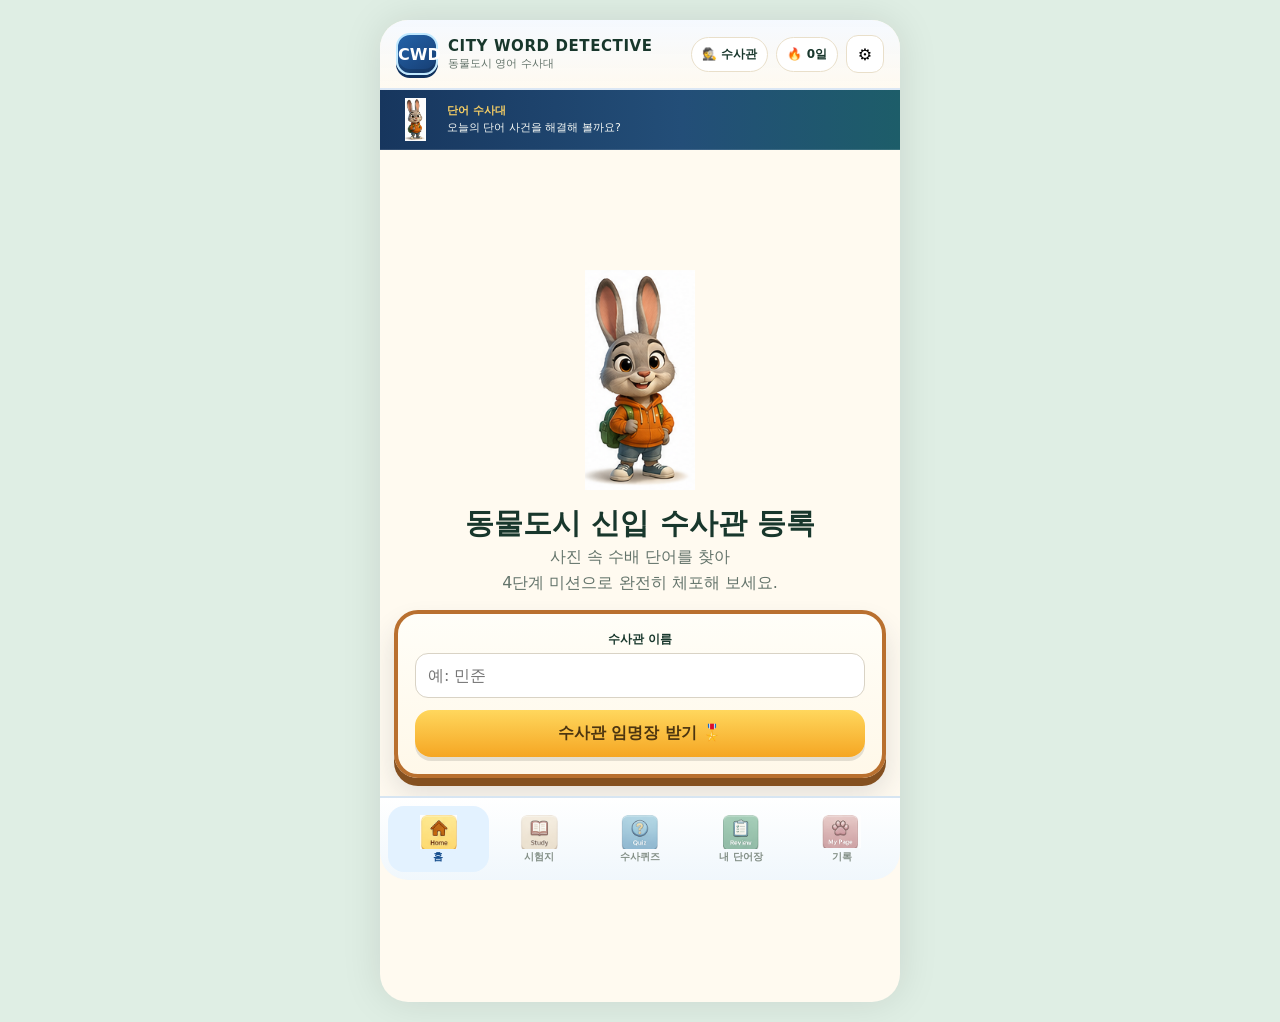
==== index.html @ 91f9d853 "ZPD Word" ====
<!doctype html>
<html lang="ko">
<head>
  <meta charset="utf-8" />
  <meta name="viewport" content="width=device-width,initial-scale=1,viewport-fit=cover" />
  <meta name="theme-color" content="#173b2d" />
  <meta name="apple-mobile-web-app-capable" content="yes" />
  <meta name="apple-mobile-web-app-status-bar-style" content="default" />
  <meta name="apple-mobile-web-app-title" content="Word Quest" />
  <link rel="manifest" href="./manifest.json" />
  <link rel="apple-touch-icon" href="./assets/icons/icon-180x180.png" />
  <link rel="stylesheet" href="./styles.css" />
  <title>City Word Detective · 영어 단어 수사대</title>
</head>
<body>
  <div class="app-shell">
    <header class="topbar">
      <button class="brand" data-action="go-home" aria-label="홈으로">
        <span class="brand-badge">CWD</span>
        <span><b>CITY WORD DETECTIVE</b><small>동물도시 영어 수사대</small></span>
      </button>
      <div class="top-actions">
        <span id="profilePill" class="pill profile-pill">🕵️ 수사관</span>
        <span id="streakPill" class="pill">🔥 0일</span>
        <button class="icon-btn" data-action="open-settings" aria-label="설정">⚙️</button>
      </div>
    </header>

    <aside id="dialogueBox" class="dialogue-strip" aria-live="polite">
      <img id="dialogueAvatar" src="./assets/characters/rabbit.png" alt="">
      <div><b id="dialogueSpeaker">단어 수사대</b><span id="dialogueText">오늘의 단어 사건을 해결해 볼까요?</span></div>
    </aside>
    <div id="feverOverlay" class="fever-overlay" aria-hidden="true"></div>

    <main id="view" class="view" aria-live="polite"></main>

    <nav class="bottom-nav" aria-label="주요 메뉴">
      <button data-tab="home" class="nav-btn active"><img src="./assets/ui/home.png" alt=""><span>홈</span></button>
      <button data-tab="study" class="nav-btn"><img src="./assets/ui/study.png" alt=""><span>시험지</span></button>
      <button data-tab="quiz" class="nav-btn"><img src="./assets/ui/quiz.png" alt=""><span>수사퀴즈</span></button>
      <button data-tab="review" class="nav-btn"><img src="./assets/ui/review.png" alt=""><span>내 단어장</span></button>
      <button data-tab="mypage" class="nav-btn"><img src="./assets/ui/mypage.png" alt=""><span>기록</span></button>
    </nav>
  </div>

  <div id="toast" class="toast" role="status"></div>
  <div id="modalRoot"></div>
  <input id="cameraInput" type="file" accept="image/*" capture="environment" hidden />
  <script src="./app.js"></script>
</body>
</html>
---- styles.css ----
:root{--ink:#18372c;--muted:#64746b;--cream:#fffaf0;--paper:#fffdf7;--green:#2d6a4f;--green2:#40916c;--mint:#d8f3dc;--amber:#f4b942;--orange:#ed7d31;--red:#d95d4f;--line:#e9dfca;--shadow:0 14px 34px rgba(33,56,45,.13)}
*{box-sizing:border-box}html,body{margin:0;min-height:100%;background:#dfeee4;color:var(--ink);font-family:"Arial Rounded MT Bold","Noto Sans KR",system-ui,-apple-system,sans-serif}button,input,textarea,select{font:inherit}button{cursor:pointer}.app-shell{min-height:100dvh;max-width:520px;margin:auto;background:var(--cream);position:relative;overflow:hidden;box-shadow:0 0 40px rgba(0,0,0,.1);padding-bottom:94px}.topbar{position:sticky;top:0;z-index:20;height:70px;padding:12px 16px;display:flex;align-items:center;justify-content:space-between;background:rgba(255,250,240,.94);backdrop-filter:blur(14px);border-bottom:1px solid rgba(112,90,52,.09)}.brand{display:flex;gap:10px;align-items:center;border:0;background:none;color:var(--ink);padding:0;text-align:left}.brand-badge{width:42px;height:42px;border-radius:14px;display:grid;place-items:center;background:var(--green);color:#fff;font-weight:900;box-shadow:inset 0 -4px rgba(0,0,0,.12)}.brand b{display:block;font-size:15px;letter-spacing:.04em}.brand small{display:block;font-size:11px;color:var(--muted);margin-top:1px}.top-actions{display:flex;align-items:center;gap:8px}.pill{background:#fff;border:1px solid var(--line);border-radius:999px;padding:8px 10px;font-size:12px;font-weight:800}.icon-btn{width:38px;height:38px;border:1px solid var(--line);border-radius:12px;background:#fff}.view{padding:14px 14px 24px;min-height:calc(100dvh - 164px)}.hero{position:relative;min-height:220px;border-radius:28px;overflow:hidden;background:linear-gradient(135deg,#214f3b,#6da27d);box-shadow:var(--shadow);color:#fff;padding:22px;isolation:isolate}.hero:before{content:"";position:absolute;inset:0;background-image:var(--hero-bg);background-size:cover;background-position:center;opacity:.46;z-index:-2}.hero:after{content:"";position:absolute;inset:0;background:linear-gradient(90deg,rgba(18,52,39,.88),rgba(18,52,39,.15));z-index:-1}.hero h1{font-size:26px;line-height:1.15;margin:0 0 7px;max-width:260px}.hero p{font-size:13px;line-height:1.6;margin:0;max-width:260px;color:#eef8f0}.hero-character{position:absolute;right:6px;bottom:-12px;height:190px;filter:drop-shadow(0 10px 12px rgba(0,0,0,.2))}.hero-actions{display:flex;gap:8px;margin-top:16px}.btn{border:0;border-radius:16px;padding:13px 16px;font-weight:900;box-shadow:0 4px 0 rgba(0,0,0,.11);transition:.15s transform}.btn:active{transform:translateY(2px);box-shadow:0 2px 0 rgba(0,0,0,.12)}.btn-primary{background:var(--amber);color:#503613}.btn-secondary{background:#fff;color:var(--green)}.btn-green{background:var(--green);color:#fff}.btn-danger{background:#ffe2dd;color:#873a31}.section-title{display:flex;align-items:end;justify-content:space-between;margin:20px 2px 10px}.section-title h2{font-size:18px;margin:0}.section-title span{font-size:12px;color:var(--muted)}.stats{display:grid;grid-template-columns:repeat(3,1fr);gap:9px}.stat{background:#fff;border:1px solid var(--line);border-radius:20px;padding:14px 10px;text-align:center;box-shadow:0 6px 14px rgba(64,74,61,.06)}.stat strong{display:block;font-size:21px}.stat small{color:var(--muted);font-size:11px}.mission-grid{display:grid;grid-template-columns:1fr 1fr;gap:10px}.mission{position:relative;overflow:hidden;min-height:130px;border-radius:22px;padding:15px;background:#fff;border:1px solid var(--line);box-shadow:0 7px 16px rgba(64,74,61,.07)}.mission h3{margin:0 0 5px;font-size:16px}.mission p{margin:0;color:var(--muted);font-size:11px;line-height:1.45;max-width:110px}.mission img{position:absolute;right:-4px;bottom:-5px;width:88px;height:88px;object-fit:contain}.progress-track{height:10px;border-radius:99px;background:#edf0e9;overflow:hidden}.progress-bar{height:100%;border-radius:inherit;background:linear-gradient(90deg,var(--green2),#8ac29c)}.card{background:#fff;border:1px solid var(--line);border-radius:24px;padding:17px;box-shadow:0 7px 18px rgba(64,74,61,.07)}.study-top{display:flex;gap:7px;margin-bottom:12px;overflow:auto;padding-bottom:2px}.step-chip{white-space:nowrap;border:1px solid var(--line);background:#fff;border-radius:999px;padding:9px 11px;font-size:11px;font-weight:900;color:var(--muted)}.step-chip.active{background:var(--green);color:#fff;border-color:var(--green)}.word-card{min-height:340px;display:flex;flex-direction:column;align-items:center;justify-content:center;text-align:center;background:linear-gradient(180deg,#fffdf8,#f7f0df);border:2px solid #e9d7ae;border-radius:30px;padding:24px;position:relative}.word-card .badge{position:absolute;top:15px;left:15px;background:var(--mint);color:var(--green);border-radius:999px;padding:7px 10px;font-size:11px;font-weight:900}.word-card .word{font-size:42px;letter-spacing:-.02em;margin:10px 0 5px}.word-card .meaning{font-size:19px;color:#6e5945}.word-card .example{font-family:Georgia,serif;font-size:14px;line-height:1.6;color:#756957;margin-top:22px}.word-card .speak{margin-top:20px;border:0;background:#e5f5e9;color:var(--green);border-radius:999px;padding:10px 14px;font-weight:900}.row{display:flex;gap:9px}.row>*{flex:1}.choices{display:grid;grid-template-columns:1fr 1fr;gap:10px;margin-top:12px}.choice{border:2px solid var(--line);border-radius:18px;background:#fff;padding:16px 10px;font-weight:900;color:var(--ink)}.choice.correct{background:#e1f5e6;border-color:#6bb683}.choice.wrong{background:#ffe6e1;border-color:#dc8579}.match-grid{display:grid;grid-template-columns:1fr 1fr;gap:9px}.match-btn{min-height:58px;border:2px solid var(--line);border-radius:16px;background:#fff;padding:10px;font-weight:800}.match-btn.selected{border-color:var(--amber);background:#fff3d4}.match-btn.done{visibility:hidden}.blank-word{display:flex;gap:5px;justify-content:center;flex-wrap:wrap;margin:24px 0}.letter-box{width:39px;height:48px;border:2px solid #d8c7a2;border-radius:11px;background:#fff;text-align:center;font-size:23px;font-weight:900;text-transform:lowercase}.letter-fixed{display:grid;place-items:center}.list{display:grid;gap:9px}.word-row{display:grid;grid-template-columns:1fr auto;gap:8px;align-items:center;background:#fff;border:1px solid var(--line);border-radius:18px;padding:13px 14px}.word-row strong{display:block;font-size:17px}.word-row small{color:var(--muted);display:block;margin-top:2px}.word-actions{display:flex;gap:5px}.mini{border:0;border-radius:10px;padding:8px 9px;background:#f1f5ef}.quiz-question{font-size:26px;text-align:center;margin:18px 0}.score-ring{width:120px;height:120px;border-radius:50%;margin:14px auto;display:grid;place-items:center;background:conic-gradient(var(--green) var(--score),#e7eadf 0);position:relative}.score-ring:after{content:"";width:88px;height:88px;border-radius:50%;background:#fff;position:absolute}.score-ring strong{position:relative;z-index:1;font-size:26px}.calendar{display:grid;grid-template-columns:repeat(7,1fr);gap:5px}.day{aspect-ratio:1;border-radius:12px;background:#fff;border:1px solid var(--line);display:grid;place-items:center;font-size:11px;position:relative}.day.done{background:#e1f5e6;color:var(--green);font-weight:900}.day.done:after{content:"★";font-size:8px;position:absolute;bottom:3px}.themes{display:grid;grid-template-columns:repeat(3,1fr);gap:8px}.theme-card{border:2px solid transparent;border-radius:16px;background:#fff;padding:5px}.theme-card.active{border-color:var(--green)}.theme-card img{width:100%;height:65px;object-fit:cover;border-radius:11px}.theme-card span{font-size:10px;font-weight:900;display:block;padding:5px 2px 2px}.bottom-nav{position:fixed;z-index:25;left:50%;bottom:0;transform:translateX(-50%);width:min(520px,100%);height:84px;padding:8px 8px calc(8px + env(safe-area-inset-bottom));display:grid;grid-template-columns:repeat(5,1fr);background:rgba(255,253,247,.97);backdrop-filter:blur(14px);border-top:1px solid var(--line)}.nav-btn{border:0;background:none;border-radius:16px;padding:4px 2px;color:#849087;font-size:10px;font-weight:800}.nav-btn img{display:block;width:39px;height:34px;object-fit:contain;margin:0 auto 1px;filter:saturate(.5);opacity:.75}.nav-btn.active{color:var(--green);background:#eef8f0}.nav-btn.active img{filter:none;opacity:1}.modal-backdrop{position:fixed;z-index:50;inset:0;background:rgba(16,31,25,.45);display:grid;place-items:end center}.modal{width:min(520px,100%);max-height:88dvh;overflow:auto;background:var(--paper);border-radius:28px 28px 0 0;padding:20px 17px calc(24px + env(safe-area-inset-bottom));box-shadow:0 -20px 50px rgba(0,0,0,.2)}.modal h2{margin:0 0 14px}.field{display:grid;gap:5px;margin-bottom:12px}.field label{font-size:12px;font-weight:900}.field input,.field textarea,.field select{width:100%;padding:12px;border:1px solid #d9d3c5;border-radius:13px;background:#fff}.helper{font-size:11px;color:var(--muted);line-height:1.5}.toast{position:fixed;z-index:80;left:50%;bottom:104px;transform:translate(-50%,18px);background:#173b2d;color:white;padding:11px 15px;border-radius:999px;font-size:12px;font-weight:800;opacity:0;pointer-events:none;transition:.2s}.toast.show{opacity:1;transform:translate(-50%,0)}.empty{text-align:center;padding:34px 18px;color:var(--muted)}.empty img{width:120px;height:120px;object-fit:contain}.welcome{min-height:calc(100dvh - 180px);display:grid;align-content:center;gap:14px;text-align:center}.welcome img{height:220px;margin:auto}.welcome h1{font-size:29px;margin:0}.welcome p{color:var(--muted);line-height:1.6;margin:0}.camera-preview{width:100%;max-height:220px;object-fit:contain;border-radius:16px;background:#efece2}.install-banner{margin-top:10px;border-radius:18px;background:#193f30;color:#fff;padding:13px 14px;display:flex;align-items:center;justify-content:space-between;gap:8px}.install-banner button{border:0;background:var(--amber);border-radius:12px;padding:9px 12px;font-weight:900}.hidden{display:none!important}@media (min-width:521px){body{padding:20px 0}.app-shell{min-height:calc(100dvh - 40px);border-radius:28px}.bottom-nav{bottom:20px;border-radius:0 0 28px 28px}}
.btn:disabled{opacity:.42;filter:grayscale(.25);box-shadow:none}.flip-wrap{perspective:1000px;touch-action:pan-y}.flip-card{transform-style:preserve-3d;transition:transform .45s;cursor:pointer}.flip-card.is-flipped{transform:rotateY(180deg)}.card-face{position:absolute;inset:0;display:flex;flex-direction:column;align-items:center;justify-content:center;backface-visibility:hidden;padding:24px}.flip-card.word-card{display:block;position:relative}.card-back{transform:rotateY(180deg)}.boss-card{background:linear-gradient(180deg,#172c4f,#0e1c34);color:#fff;border-radius:26px;padding:22px 17px;box-shadow:0 12px 30px rgba(13,27,54,.22);text-align:center}.boss-card .helper{color:#c8d6ef}.boss-title{font-weight:900;font-size:22px;margin:9px 0 14px}.spell-preview{font-size:42px;font-weight:1000;letter-spacing:.12em;padding:24px 5px;color:#fbbf24;text-shadow:0 0 18px rgba(251,191,36,.35)}.countdown{width:64px;height:64px;border-radius:50%;display:grid;place-items:center;margin:0 auto;background:#ff6b00;font-size:30px;font-weight:1000}.boss-card .letter-fixed{background:#244268;border-color:#4e6f9d;color:#fff}.boss-card .letter-box{border-color:#fbbf24}.hint-box{background:rgba(255,255,255,.09);border:1px solid rgba(255,255,255,.15);border-radius:16px;padding:12px;margin:8px 0 15px;text-align:left;line-height:1.55;font-size:13px;min-height:58px}.review-dots{display:flex;align-items:center;gap:5px;margin-top:6px}.review-dots i{width:9px;height:9px;border-radius:50%;background:#ddd}.review-dots i.on{background:#ff6b00}.review-dots span{font-size:10px;color:var(--muted)}.day small{display:block;font-size:7px;line-height:1;color:#ff6b00}.boss-card .btn-secondary{color:#173b2d}.boss-card .btn-green{background:#ff6b00}

/* v2: 진행본 UI/UX + 실제 학습 상태 피드백 */
.profile-pill{max-width:96px;overflow:hidden;text-overflow:ellipsis;white-space:nowrap}
.dialogue-strip{display:flex;align-items:center;gap:10px;margin:0;padding:8px 14px;background:#203e32;color:#fff;border-bottom:1px solid rgba(255,255,255,.12);min-height:58px}
.dialogue-strip img{width:43px;height:43px;object-fit:contain;flex:0 0 auto}
.dialogue-strip b{display:block;color:#f7cf64;font-size:11px;margin-bottom:2px}
.dialogue-strip span{display:block;font-size:11px;line-height:1.45;color:#f8fbf7}
.fever-overlay{position:fixed;z-index:70;inset:0;pointer-events:none;opacity:0;background:linear-gradient(90deg,rgba(239,68,68,.18),rgba(59,130,246,.18));transition:opacity .15s}
.fever-overlay.on{opacity:1;animation:feverPulse .34s linear infinite}
@keyframes feverPulse{0%,100%{filter:hue-rotate(0deg)}50%{filter:hue-rotate(120deg)}}
.case-frame{border:4px solid #bd7a35;box-shadow:0 9px 0 #8c5728,0 16px 28px rgba(93,56,22,.16);background:linear-gradient(180deg,#fffef8,#fff8e9)}
.wood-badge{display:inline-flex;align-items:center;background:linear-gradient(#e7ad4b,#c57b27);color:#fff;border:2px solid #ffe09a;border-radius:10px;padding:5px 10px;font-weight:900;box-shadow:0 3px 0 #9b5c1f}
.mic-btn{width:100%;margin-top:10px;border:0;border-radius:15px;padding:11px;background:#e4f5e9;color:#176b3d;font-weight:900;box-shadow:0 4px 0 #b7d9c1}
.stage-progress{font-size:11px;color:var(--muted);font-weight:900}
.spell-hint-note{margin-top:8px;font-size:10px;color:#cbd8ec}
.boss-card .blank-word{margin-bottom:16px}
.course-done{text-align:center;padding:26px 18px}
.course-done img{height:145px;object-fit:contain}
.share-note{margin-top:8px;text-align:center;font-size:10px;color:var(--muted)}
@media(max-width:390px){.profile-pill{display:none}.topbar{padding-left:12px;padding-right:12px}.word-card .word{font-size:36px}}

/* v3 · animal-city police adventure visual system */
:root{--city-blue:#2463a9;--city-cyan:#56c5e8;--city-orange:#ff8a2a;--city-yellow:#ffd24a;--city-night:#14273f;--city-red:#ef4444}
.topbar{background:linear-gradient(180deg,rgba(245,249,255,.97),rgba(255,250,240,.95));border-bottom:2px solid rgba(36,99,169,.12)}
.brand-badge{background:linear-gradient(145deg,var(--city-blue),#163d72);border:2px solid #bfe8ff;box-shadow:inset 0 -4px rgba(0,0,0,.14),0 3px 0 #0f315e}
.dialogue-strip{background:linear-gradient(90deg,#17365e,#234e78 58%,#1d5d69)}
.step-chip.active{background:linear-gradient(180deg,var(--city-blue),#194a84);border-color:#153f73;box-shadow:0 3px 0 #10345f}
.wood-badge{background:linear-gradient(#ffc85f,#ef8b28);border-color:#fff2ad;color:#493015}
.case-frame{border-color:#b9702f;box-shadow:0 8px 0 #845020,0 16px 28px rgba(43,52,72,.14)}
.match-scene{position:relative;overflow:hidden;background:linear-gradient(180deg,#f9fcff,#fff8e9)}
.match-scene:before{content:"CASE FILE 03";position:absolute;right:-18px;top:13px;transform:rotate(8deg);font-size:10px;font-weight:1000;letter-spacing:.12em;color:rgba(36,99,169,.25);border:2px solid rgba(36,99,169,.18);padding:4px 24px}
.time-gauge-wrap{margin:14px 0 8px;padding:12px;border-radius:16px;background:linear-gradient(180deg,#183354,#10243d);color:#fff;box-shadow:inset 0 0 0 1px rgba(255,255,255,.1)}
.time-gauge-head{display:flex;align-items:center;justify-content:space-between;font-size:10px;font-weight:900;margin-bottom:9px}.time-gauge-head b{font-size:16px;color:#fff2a8}
.time-gauge-track{height:16px;position:relative;border-radius:99px;background:#08182b;border:2px solid rgba(255,255,255,.18);overflow:visible}
.time-gauge-fill{height:100%;border-radius:99px;background:linear-gradient(90deg,#51d2ee,#318ed5);transition:background .16s;will-change:width}
.time-gauge-fill[data-mode="warn"]{background:linear-gradient(90deg,#ffd24a,#f59e0b)}
.time-gauge-fill[data-mode="red"]{background:linear-gradient(90deg,#ff655f,#dc2626);animation:gaugeRed .25s ease-in-out infinite alternate}
@keyframes gaugeRed{from{filter:brightness(.85)}to{filter:brightness(1.45)}}
.record-marker{position:absolute;top:-8px;width:3px;height:30px;background:#fff;border-radius:3px;transform:translateX(-50%);box-shadow:0 0 0 2px rgba(20,39,63,.55),0 0 10px rgba(255,255,255,.7)}
.record-marker:after{content:"";position:absolute;top:-5px;left:50%;transform:translateX(-50%);border-left:5px solid transparent;border-right:5px solid transparent;border-top:7px solid #fff}
.record-marker span{position:absolute;top:24px;left:50%;transform:translateX(-50%);white-space:nowrap;font-style:normal;font-size:8px;color:#d6e8ff;font-weight:900}
.fever-overlay.code-red{opacity:1;background:radial-gradient(circle at center,transparent 35%,rgba(239,68,68,.24)),linear-gradient(90deg,rgba(239,68,68,.16),rgba(36,99,169,.11));animation:codeRedFlash .42s steps(2,end) infinite}
@keyframes codeRedFlash{50%{opacity:.45}}
.bottom-nav{background:linear-gradient(180deg,rgba(255,255,255,.98),rgba(240,247,252,.98));border-top:2px solid rgba(36,99,169,.12)}
.nav-btn.active{color:#174f8f;background:#e3f2ff}
.btn-primary{background:linear-gradient(180deg,#ffd75d,#f5a623);color:#4c3510}.btn-green{background:linear-gradient(180deg,#38a86b,#23784c)}

/* v4 자유 미션 + CODE RED 아나그램/크립토그램 */
.free-study-nav{overflow-x:auto;justify-content:flex-start;gap:6px;padding-bottom:4px}
.free-study-nav .step-chip{flex:0 0 auto}
.step-chip.done{border-color:#67c58f;background:#e9f9ef;color:#17663b}
.mission-hub{padding:14px 2px 24px;text-align:center}
.mission-hub h2{margin:14px 0 6px;font-size:22px;color:#203e56}
.mission-hub>p{margin:0 auto 16px;max-width:390px;font-size:12px;line-height:1.6;color:var(--muted)}
.free-mission-grid{display:grid;grid-template-columns:1fr 1fr;gap:10px}
.free-mission-card{min-height:130px;border:2px solid #c9dded;border-radius:20px;background:linear-gradient(160deg,#fff,#eef8ff);box-shadow:0 6px 0 #b3cede;padding:14px 10px;text-align:left;color:#18394d}
.free-mission-card:nth-child(3){background:linear-gradient(160deg,#fff4f0,#ffe2dd);border-color:#f2a69b;box-shadow:0 6px 0 #df897d}
.free-mission-card.done{outline:3px solid rgba(65,177,107,.18);border-color:#60b980}
.free-mission-icon{display:block;font-size:30px;margin-bottom:8px}
.free-mission-card b{display:block;font-size:15px;margin-bottom:5px}
.free-mission-card small{display:block;font-size:10px;line-height:1.45;color:#637685}
.mission-status{display:inline-block;margin-top:14px;padding:7px 12px;border-radius:999px;background:#173d54;color:#fff;font-weight:900;font-size:11px}
.code-red-boss{position:relative;overflow:hidden;background:radial-gradient(circle at top,#fff8f2 0,#fff 48%,#f6fbff 100%)}
.code-red-boss:before{content:"";position:absolute;inset:0;pointer-events:none;border:3px solid rgba(235,66,61,.25);border-radius:inherit;box-shadow:inset 0 0 30px rgba(235,66,61,.10)}
.code-red-title{display:inline-flex;padding:6px 12px;border-radius:10px;background:linear-gradient(#f34d47,#b61d2d);box-shadow:0 4px 0 #821421;color:#fff;font-weight:1000;letter-spacing:.08em;margin-bottom:8px}
.memory-blink{animation:memoryBlink .18s steps(1,end) infinite}
@keyframes memoryBlink{0%,52%{opacity:1;transform:scale(1)}53%,100%{opacity:.12;transform:scale(.985)}}
.code-red-panel{margin:14px 0;padding:15px;border:2px dashed #e75b55;border-radius:18px;background:rgba(255,240,235,.75);text-align:center}
.mode-badge{display:inline-flex;border-radius:999px;background:#172e45;color:#fff;padding:5px 10px;font-size:10px;font-weight:900;letter-spacing:.06em}
.anagram-string,.crypto-string{margin:16px auto 4px;font-size:clamp(25px,7vw,38px);font-weight:1000;letter-spacing:.12em;color:#183b55;word-break:break-word}
.crypto-string{font-size:clamp(18px,5.5vw,28px);letter-spacing:.06em}
.crypto-help{margin-top:12px;text-align:left}
.crypto-help summary{cursor:pointer;font-size:11px;font-weight:900;color:#2f607c}
.crypto-key{display:grid;grid-template-columns:repeat(6,1fr);gap:4px;margin-top:8px}
.crypto-key span{padding:4px 2px;border-radius:6px;background:#e8f3fa;text-align:center;font-size:8px;font-weight:800;color:#31566d}
.code-answer-field input{text-align:center;font-size:25px;font-weight:1000;letter-spacing:.08em;text-transform:lowercase}
.code-answer-field input.wrong-input{border-color:#e34d4b;background:#fff1f0;animation:answerShake .22s linear 2}
.code-answer-field input.correct-input{border-color:#50ae72;background:#effcf3}
@keyframes answerShake{0%,100%{transform:translateX(0)}25%{transform:translateX(-5px)}75%{transform:translateX(5px)}}
.code-red-reroll{display:block;margin:10px auto 0}
@media(max-width:370px){.free-mission-grid{grid-template-columns:1fr}.crypto-key{grid-template-columns:repeat(5,1fr)}}
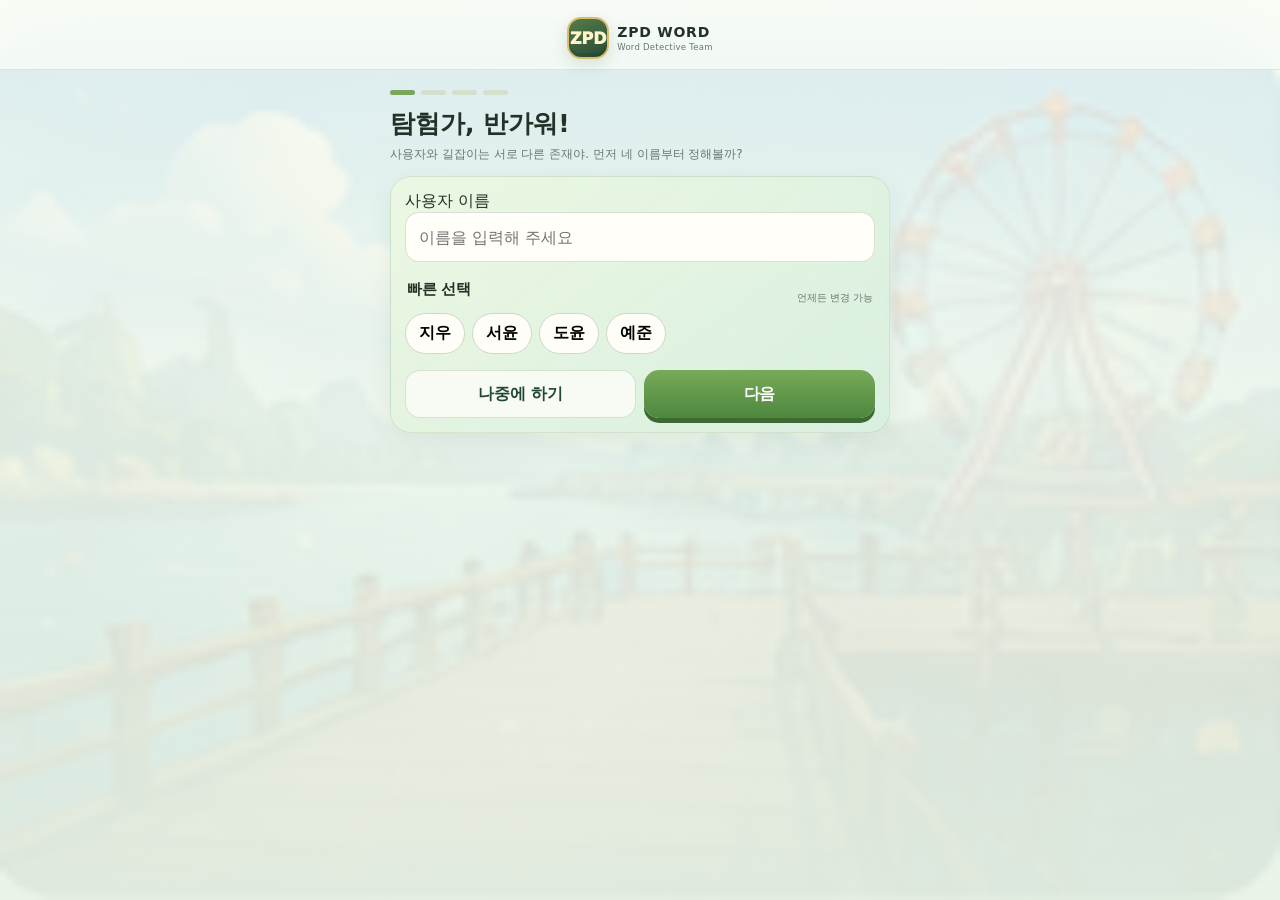
==== commit a9874f55: "ZPD Word" ====
--- a/index.html
+++ b/index.html
@@ -1,51 +1,56 @@
 <!doctype html>
 <html lang="ko">
 <head>
-  <meta charset="utf-8" />
-  <meta name="viewport" content="width=device-width,initial-scale=1,viewport-fit=cover" />
-  <meta name="theme-color" content="#173b2d" />
-  <meta name="apple-mobile-web-app-capable" content="yes" />
-  <meta name="apple-mobile-web-app-status-bar-style" content="default" />
-  <meta name="apple-mobile-web-app-title" content="Word Quest" />
-  <link rel="manifest" href="./manifest.json" />
-  <link rel="apple-touch-icon" href="./assets/icons/icon-180x180.png" />
-  <link rel="stylesheet" href="./styles.css" />
-  <title>City Word Detective · 영어 단어 수사대</title>
+  <meta charset="utf-8">
+  <meta name="viewport" content="width=device-width,initial-scale=1,viewport-fit=cover">
+  <meta name="theme-color" content="#dcecc9">
+  <meta name="color-scheme" content="light">
+  <meta name="apple-mobile-web-app-capable" content="yes">
+  <meta name="apple-mobile-web-app-status-bar-style" content="default">
+  <meta name="apple-mobile-web-app-title" content="ZPD Word">
+  <link rel="manifest" href="./manifest.json">
+  <link rel="apple-touch-icon" href="./assets/icons/icon-180x180.png">
+  <link rel="stylesheet" href="./styles.css">
+  <title>ZPD Word</title>
 </head>
 <body>
-  <div class="app-shell">
-    <header class="topbar">
-      <button class="brand" data-action="go-home" aria-label="홈으로">
-        <span class="brand-badge">CWD</span>
-        <span><b>CITY WORD DETECTIVE</b><small>동물도시 영어 수사대</small></span>
-      </button>
-      <div class="top-actions">
-        <span id="profilePill" class="pill profile-pill">🕵️ 수사관</span>
-        <span id="streakPill" class="pill">🔥 0일</span>
-        <button class="icon-btn" data-action="open-settings" aria-label="설정">⚙️</button>
+  <div id="app" class="app-shell">
+    <header class="top-safe">
+      <button id="backBtn" class="icon-btn ghost" type="button" aria-label="뒤로 가기" hidden>‹</button>
+      <div class="brand-lockup" aria-label="ZPD Word">
+        <span class="brand-mark">ZPD</span>
+        <span class="brand-copy"><b>ZPD WORD</b><small>Word Detective Team</small></span>
       </div>
+      <button id="settingsBtn" class="icon-btn" type="button" aria-label="설정">설정</button>
     </header>
-
-    <aside id="dialogueBox" class="dialogue-strip" aria-live="polite">
-      <img id="dialogueAvatar" src="./assets/characters/rabbit.png" alt="">
-      <div><b id="dialogueSpeaker">단어 수사대</b><span id="dialogueText">오늘의 단어 사건을 해결해 볼까요?</span></div>
-    </aside>
-    <div id="feverOverlay" class="fever-overlay" aria-hidden="true"></div>
 
     <main id="view" class="view" aria-live="polite"></main>
 
-    <nav class="bottom-nav" aria-label="주요 메뉴">
-      <button data-tab="home" class="nav-btn active"><img src="./assets/ui/home.png" alt=""><span>홈</span></button>
-      <button data-tab="study" class="nav-btn"><img src="./assets/ui/study.png" alt=""><span>시험지</span></button>
-      <button data-tab="quiz" class="nav-btn"><img src="./assets/ui/quiz.png" alt=""><span>수사퀴즈</span></button>
-      <button data-tab="review" class="nav-btn"><img src="./assets/ui/review.png" alt=""><span>내 단어장</span></button>
-      <button data-tab="mypage" class="nav-btn"><img src="./assets/ui/mypage.png" alt=""><span>기록</span></button>
+    <aside id="partnerBar" class="partner-bar" aria-live="polite">
+      <img id="partnerAvatar" src="./assets/characters/guide_default.png" alt="길잡이">
+      <div class="partner-copy">
+        <b id="partnerName">길잡이</b>
+        <span id="partnerText">새 사건부터 천천히 시작해볼까?</span>
+      </div>
+      <button id="partnerVoiceBtn" class="voice-btn" type="button" aria-label="길잡이 음성 듣기">듣기</button>
+    </aside>
+
+    <nav id="bottomNav" class="bottom-nav" aria-label="주요 메뉴">
+      <button data-tab="home" class="nav-btn active" type="button"><img src="./assets/ui/home.png" alt=""><span>홈</span></button>
+      <button data-tab="sheets" class="nav-btn" type="button"><img src="./assets/ui/study.png" alt=""><span>시험지</span></button>
+      <button data-tab="study" class="nav-btn" type="button"><img src="./assets/ui/quiz.png" alt=""><span>학습</span></button>
+      <button data-tab="words" class="nav-btn" type="button"><img src="./assets/ui/review.png" alt=""><span>단어장</span></button>
+      <button data-tab="records" class="nav-btn" type="button"><img src="./assets/ui/mypage.png" alt=""><span>기록</span></button>
     </nav>
   </div>
 
-  <div id="toast" class="toast" role="status"></div>
+  <div id="toast" class="toast" role="status" aria-live="polite"></div>
   <div id="modalRoot"></div>
-  <input id="cameraInput" type="file" accept="image/*" capture="environment" hidden />
+  <input id="profileCameraInput" type="file" accept="image/*" capture="user" hidden>
+  <input id="profileLibraryInput" type="file" accept="image/*" hidden>
+  <input id="sheetCameraInput" type="file" accept="image/*" capture="environment" hidden>
+  <input id="sheetLibraryInput" type="file" accept="image/*" hidden>
+  <input id="importDataInput" type="file" accept="application/json,.json" hidden>
   <script src="./app.js"></script>
 </body>
 </html>
--- a/styles.css
+++ b/styles.css
@@ -1,84 +1,44 @@
-:root{--ink:#18372c;--muted:#64746b;--cream:#fffaf0;--paper:#fffdf7;--green:#2d6a4f;--green2:#40916c;--mint:#d8f3dc;--amber:#f4b942;--orange:#ed7d31;--red:#d95d4f;--line:#e9dfca;--shadow:0 14px 34px rgba(33,56,45,.13)}
-*{box-sizing:border-box}html,body{margin:0;min-height:100%;background:#dfeee4;color:var(--ink);font-family:"Arial Rounded MT Bold","Noto Sans KR",system-ui,-apple-system,sans-serif}button,input,textarea,select{font:inherit}button{cursor:pointer}.app-shell{min-height:100dvh;max-width:520px;margin:auto;background:var(--cream);position:relative;overflow:hidden;box-shadow:0 0 40px rgba(0,0,0,.1);padding-bottom:94px}.topbar{position:sticky;top:0;z-index:20;height:70px;padding:12px 16px;display:flex;align-items:center;justify-content:space-between;background:rgba(255,250,240,.94);backdrop-filter:blur(14px);border-bottom:1px solid rgba(112,90,52,.09)}.brand{display:flex;gap:10px;align-items:center;border:0;background:none;color:var(--ink);padding:0;text-align:left}.brand-badge{width:42px;height:42px;border-radius:14px;display:grid;place-items:center;background:var(--green);color:#fff;font-weight:900;box-shadow:inset 0 -4px rgba(0,0,0,.12)}.brand b{display:block;font-size:15px;letter-spacing:.04em}.brand small{display:block;font-size:11px;color:var(--muted);margin-top:1px}.top-actions{display:flex;align-items:center;gap:8px}.pill{background:#fff;border:1px solid var(--line);border-radius:999px;padding:8px 10px;font-size:12px;font-weight:800}.icon-btn{width:38px;height:38px;border:1px solid var(--line);border-radius:12px;background:#fff}.view{padding:14px 14px 24px;min-height:calc(100dvh - 164px)}.hero{position:relative;min-height:220px;border-radius:28px;overflow:hidden;background:linear-gradient(135deg,#214f3b,#6da27d);box-shadow:var(--shadow);color:#fff;padding:22px;isolation:isolate}.hero:before{content:"";position:absolute;inset:0;background-image:var(--hero-bg);background-size:cover;background-position:center;opacity:.46;z-index:-2}.hero:after{content:"";position:absolute;inset:0;background:linear-gradient(90deg,rgba(18,52,39,.88),rgba(18,52,39,.15));z-index:-1}.hero h1{font-size:26px;line-height:1.15;margin:0 0 7px;max-width:260px}.hero p{font-size:13px;line-height:1.6;margin:0;max-width:260px;color:#eef8f0}.hero-character{position:absolute;right:6px;bottom:-12px;height:190px;filter:drop-shadow(0 10px 12px rgba(0,0,0,.2))}.hero-actions{display:flex;gap:8px;margin-top:16px}.btn{border:0;border-radius:16px;padding:13px 16px;font-weight:900;box-shadow:0 4px 0 rgba(0,0,0,.11);transition:.15s transform}.btn:active{transform:translateY(2px);box-shadow:0 2px 0 rgba(0,0,0,.12)}.btn-primary{background:var(--amber);color:#503613}.btn-secondary{background:#fff;color:var(--green)}.btn-green{background:var(--green);color:#fff}.btn-danger{background:#ffe2dd;color:#873a31}.section-title{display:flex;align-items:end;justify-content:space-between;margin:20px 2px 10px}.section-title h2{font-size:18px;margin:0}.section-title span{font-size:12px;color:var(--muted)}.stats{display:grid;grid-template-columns:repeat(3,1fr);gap:9px}.stat{background:#fff;border:1px solid var(--line);border-radius:20px;padding:14px 10px;text-align:center;box-shadow:0 6px 14px rgba(64,74,61,.06)}.stat strong{display:block;font-size:21px}.stat small{color:var(--muted);font-size:11px}.mission-grid{display:grid;grid-template-columns:1fr 1fr;gap:10px}.mission{position:relative;overflow:hidden;min-height:130px;border-radius:22px;padding:15px;background:#fff;border:1px solid var(--line);box-shadow:0 7px 16px rgba(64,74,61,.07)}.mission h3{margin:0 0 5px;font-size:16px}.mission p{margin:0;color:var(--muted);font-size:11px;line-height:1.45;max-width:110px}.mission img{position:absolute;right:-4px;bottom:-5px;width:88px;height:88px;object-fit:contain}.progress-track{height:10px;border-radius:99px;background:#edf0e9;overflow:hidden}.progress-bar{height:100%;border-radius:inherit;background:linear-gradient(90deg,var(--green2),#8ac29c)}.card{background:#fff;border:1px solid var(--line);border-radius:24px;padding:17px;box-shadow:0 7px 18px rgba(64,74,61,.07)}.study-top{display:flex;gap:7px;margin-bottom:12px;overflow:auto;padding-bottom:2px}.step-chip{white-space:nowrap;border:1px solid var(--line);background:#fff;border-radius:999px;padding:9px 11px;font-size:11px;font-weight:900;color:var(--muted)}.step-chip.active{background:var(--green);color:#fff;border-color:var(--green)}.word-card{min-height:340px;display:flex;flex-direction:column;align-items:center;justify-content:center;text-align:center;background:linear-gradient(180deg,#fffdf8,#f7f0df);border:2px solid #e9d7ae;border-radius:30px;padding:24px;position:relative}.word-card .badge{position:absolute;top:15px;left:15px;background:var(--mint);color:var(--green);border-radius:999px;padding:7px 10px;font-size:11px;font-weight:900}.word-card .word{font-size:42px;letter-spacing:-.02em;margin:10px 0 5px}.word-card .meaning{font-size:19px;color:#6e5945}.word-card .example{font-family:Georgia,serif;font-size:14px;line-height:1.6;color:#756957;margin-top:22px}.word-card .speak{margin-top:20px;border:0;background:#e5f5e9;color:var(--green);border-radius:999px;padding:10px 14px;font-weight:900}.row{display:flex;gap:9px}.row>*{flex:1}.choices{display:grid;grid-template-columns:1fr 1fr;gap:10px;margin-top:12px}.choice{border:2px solid var(--line);border-radius:18px;background:#fff;padding:16px 10px;font-weight:900;color:var(--ink)}.choice.correct{background:#e1f5e6;border-color:#6bb683}.choice.wrong{background:#ffe6e1;border-color:#dc8579}.match-grid{display:grid;grid-template-columns:1fr 1fr;gap:9px}.match-btn{min-height:58px;border:2px solid var(--line);border-radius:16px;background:#fff;padding:10px;font-weight:800}.match-btn.selected{border-color:var(--amber);background:#fff3d4}.match-btn.done{visibility:hidden}.blank-word{display:flex;gap:5px;justify-content:center;flex-wrap:wrap;margin:24px 0}.letter-box{width:39px;height:48px;border:2px solid #d8c7a2;border-radius:11px;background:#fff;text-align:center;font-size:23px;font-weight:900;text-transform:lowercase}.letter-fixed{display:grid;place-items:center}.list{display:grid;gap:9px}.word-row{display:grid;grid-template-columns:1fr auto;gap:8px;align-items:center;background:#fff;border:1px solid var(--line);border-radius:18px;padding:13px 14px}.word-row strong{display:block;font-size:17px}.word-row small{color:var(--muted);display:block;margin-top:2px}.word-actions{display:flex;gap:5px}.mini{border:0;border-radius:10px;padding:8px 9px;background:#f1f5ef}.quiz-question{font-size:26px;text-align:center;margin:18px 0}.score-ring{width:120px;height:120px;border-radius:50%;margin:14px auto;display:grid;place-items:center;background:conic-gradient(var(--green) var(--score),#e7eadf 0);position:relative}.score-ring:after{content:"";width:88px;height:88px;border-radius:50%;background:#fff;position:absolute}.score-ring strong{position:relative;z-index:1;font-size:26px}.calendar{display:grid;grid-template-columns:repeat(7,1fr);gap:5px}.day{aspect-ratio:1;border-radius:12px;background:#fff;border:1px solid var(--line);display:grid;place-items:center;font-size:11px;position:relative}.day.done{background:#e1f5e6;color:var(--green);font-weight:900}.day.done:after{content:"★";font-size:8px;position:absolute;bottom:3px}.themes{display:grid;grid-template-columns:repeat(3,1fr);gap:8px}.theme-card{border:2px solid transparent;border-radius:16px;background:#fff;padding:5px}.theme-card.active{border-color:var(--green)}.theme-card img{width:100%;height:65px;object-fit:cover;border-radius:11px}.theme-card span{font-size:10px;font-weight:900;display:block;padding:5px 2px 2px}.bottom-nav{position:fixed;z-index:25;left:50%;bottom:0;transform:translateX(-50%);width:min(520px,100%);height:84px;padding:8px 8px calc(8px + env(safe-area-inset-bottom));display:grid;grid-template-columns:repeat(5,1fr);background:rgba(255,253,247,.97);backdrop-filter:blur(14px);border-top:1px solid var(--line)}.nav-btn{border:0;background:none;border-radius:16px;padding:4px 2px;color:#849087;font-size:10px;font-weight:800}.nav-btn img{display:block;width:39px;height:34px;object-fit:contain;margin:0 auto 1px;filter:saturate(.5);opacity:.75}.nav-btn.active{color:var(--green);background:#eef8f0}.nav-btn.active img{filter:none;opacity:1}.modal-backdrop{position:fixed;z-index:50;inset:0;background:rgba(16,31,25,.45);display:grid;place-items:end center}.modal{width:min(520px,100%);max-height:88dvh;overflow:auto;background:var(--paper);border-radius:28px 28px 0 0;padding:20px 17px calc(24px + env(safe-area-inset-bottom));box-shadow:0 -20px 50px rgba(0,0,0,.2)}.modal h2{margin:0 0 14px}.field{display:grid;gap:5px;margin-bottom:12px}.field label{font-size:12px;font-weight:900}.field input,.field textarea,.field select{width:100%;padding:12px;border:1px solid #d9d3c5;border-radius:13px;background:#fff}.helper{font-size:11px;color:var(--muted);line-height:1.5}.toast{position:fixed;z-index:80;left:50%;bottom:104px;transform:translate(-50%,18px);background:#173b2d;color:white;padding:11px 15px;border-radius:999px;font-size:12px;font-weight:800;opacity:0;pointer-events:none;transition:.2s}.toast.show{opacity:1;transform:translate(-50%,0)}.empty{text-align:center;padding:34px 18px;color:var(--muted)}.empty img{width:120px;height:120px;object-fit:contain}.welcome{min-height:calc(100dvh - 180px);display:grid;align-content:center;gap:14px;text-align:center}.welcome img{height:220px;margin:auto}.welcome h1{font-size:29px;margin:0}.welcome p{color:var(--muted);line-height:1.6;margin:0}.camera-preview{width:100%;max-height:220px;object-fit:contain;border-radius:16px;background:#efece2}.install-banner{margin-top:10px;border-radius:18px;background:#193f30;color:#fff;padding:13px 14px;display:flex;align-items:center;justify-content:space-between;gap:8px}.install-banner button{border:0;background:var(--amber);border-radius:12px;padding:9px 12px;font-weight:900}.hidden{display:none!important}@media (min-width:521px){body{padding:20px 0}.app-shell{min-height:calc(100dvh - 40px);border-radius:28px}.bottom-nav{bottom:20px;border-radius:0 0 28px 28px}}
-.btn:disabled{opacity:.42;filter:grayscale(.25);box-shadow:none}.flip-wrap{perspective:1000px;touch-action:pan-y}.flip-card{transform-style:preserve-3d;transition:transform .45s;cursor:pointer}.flip-card.is-flipped{transform:rotateY(180deg)}.card-face{position:absolute;inset:0;display:flex;flex-direction:column;align-items:center;justify-content:center;backface-visibility:hidden;padding:24px}.flip-card.word-card{display:block;position:relative}.card-back{transform:rotateY(180deg)}.boss-card{background:linear-gradient(180deg,#172c4f,#0e1c34);color:#fff;border-radius:26px;padding:22px 17px;box-shadow:0 12px 30px rgba(13,27,54,.22);text-align:center}.boss-card .helper{color:#c8d6ef}.boss-title{font-weight:900;font-size:22px;margin:9px 0 14px}.spell-preview{font-size:42px;font-weight:1000;letter-spacing:.12em;padding:24px 5px;color:#fbbf24;text-shadow:0 0 18px rgba(251,191,36,.35)}.countdown{width:64px;height:64px;border-radius:50%;display:grid;place-items:center;margin:0 auto;background:#ff6b00;font-size:30px;font-weight:1000}.boss-card .letter-fixed{background:#244268;border-color:#4e6f9d;color:#fff}.boss-card .letter-box{border-color:#fbbf24}.hint-box{background:rgba(255,255,255,.09);border:1px solid rgba(255,255,255,.15);border-radius:16px;padding:12px;margin:8px 0 15px;text-align:left;line-height:1.55;font-size:13px;min-height:58px}.review-dots{display:flex;align-items:center;gap:5px;margin-top:6px}.review-dots i{width:9px;height:9px;border-radius:50%;background:#ddd}.review-dots i.on{background:#ff6b00}.review-dots span{font-size:10px;color:var(--muted)}.day small{display:block;font-size:7px;line-height:1;color:#ff6b00}.boss-card .btn-secondary{color:#173b2d}.boss-card .btn-green{background:#ff6b00}
-
-/* v2: 진행본 UI/UX + 실제 학습 상태 피드백 */
-.profile-pill{max-width:96px;overflow:hidden;text-overflow:ellipsis;white-space:nowrap}
-.dialogue-strip{display:flex;align-items:center;gap:10px;margin:0;padding:8px 14px;background:#203e32;color:#fff;border-bottom:1px solid rgba(255,255,255,.12);min-height:58px}
-.dialogue-strip img{width:43px;height:43px;object-fit:contain;flex:0 0 auto}
-.dialogue-strip b{display:block;color:#f7cf64;font-size:11px;margin-bottom:2px}
-.dialogue-strip span{display:block;font-size:11px;line-height:1.45;color:#f8fbf7}
-.fever-overlay{position:fixed;z-index:70;inset:0;pointer-events:none;opacity:0;background:linear-gradient(90deg,rgba(239,68,68,.18),rgba(59,130,246,.18));transition:opacity .15s}
-.fever-overlay.on{opacity:1;animation:feverPulse .34s linear infinite}
-@keyframes feverPulse{0%,100%{filter:hue-rotate(0deg)}50%{filter:hue-rotate(120deg)}}
-.case-frame{border:4px solid #bd7a35;box-shadow:0 9px 0 #8c5728,0 16px 28px rgba(93,56,22,.16);background:linear-gradient(180deg,#fffef8,#fff8e9)}
-.wood-badge{display:inline-flex;align-items:center;background:linear-gradient(#e7ad4b,#c57b27);color:#fff;border:2px solid #ffe09a;border-radius:10px;padding:5px 10px;font-weight:900;box-shadow:0 3px 0 #9b5c1f}
-.mic-btn{width:100%;margin-top:10px;border:0;border-radius:15px;padding:11px;background:#e4f5e9;color:#176b3d;font-weight:900;box-shadow:0 4px 0 #b7d9c1}
-.stage-progress{font-size:11px;color:var(--muted);font-weight:900}
-.spell-hint-note{margin-top:8px;font-size:10px;color:#cbd8ec}
-.boss-card .blank-word{margin-bottom:16px}
-.course-done{text-align:center;padding:26px 18px}
-.course-done img{height:145px;object-fit:contain}
-.share-note{margin-top:8px;text-align:center;font-size:10px;color:var(--muted)}
-@media(max-width:390px){.profile-pill{display:none}.topbar{padding-left:12px;padding-right:12px}.word-card .word{font-size:36px}}
-
-/* v3 · animal-city police adventure visual system */
-:root{--city-blue:#2463a9;--city-cyan:#56c5e8;--city-orange:#ff8a2a;--city-yellow:#ffd24a;--city-night:#14273f;--city-red:#ef4444}
-.topbar{background:linear-gradient(180deg,rgba(245,249,255,.97),rgba(255,250,240,.95));border-bottom:2px solid rgba(36,99,169,.12)}
-.brand-badge{background:linear-gradient(145deg,var(--city-blue),#163d72);border:2px solid #bfe8ff;box-shadow:inset 0 -4px rgba(0,0,0,.14),0 3px 0 #0f315e}
-.dialogue-strip{background:linear-gradient(90deg,#17365e,#234e78 58%,#1d5d69)}
-.step-chip.active{background:linear-gradient(180deg,var(--city-blue),#194a84);border-color:#153f73;box-shadow:0 3px 0 #10345f}
-.wood-badge{background:linear-gradient(#ffc85f,#ef8b28);border-color:#fff2ad;color:#493015}
-.case-frame{border-color:#b9702f;box-shadow:0 8px 0 #845020,0 16px 28px rgba(43,52,72,.14)}
-.match-scene{position:relative;overflow:hidden;background:linear-gradient(180deg,#f9fcff,#fff8e9)}
-.match-scene:before{content:"CASE FILE 03";position:absolute;right:-18px;top:13px;transform:rotate(8deg);font-size:10px;font-weight:1000;letter-spacing:.12em;color:rgba(36,99,169,.25);border:2px solid rgba(36,99,169,.18);padding:4px 24px}
-.time-gauge-wrap{margin:14px 0 8px;padding:12px;border-radius:16px;background:linear-gradient(180deg,#183354,#10243d);color:#fff;box-shadow:inset 0 0 0 1px rgba(255,255,255,.1)}
-.time-gauge-head{display:flex;align-items:center;justify-content:space-between;font-size:10px;font-weight:900;margin-bottom:9px}.time-gauge-head b{font-size:16px;color:#fff2a8}
-.time-gauge-track{height:16px;position:relative;border-radius:99px;background:#08182b;border:2px solid rgba(255,255,255,.18);overflow:visible}
-.time-gauge-fill{height:100%;border-radius:99px;background:linear-gradient(90deg,#51d2ee,#318ed5);transition:background .16s;will-change:width}
-.time-gauge-fill[data-mode="warn"]{background:linear-gradient(90deg,#ffd24a,#f59e0b)}
-.time-gauge-fill[data-mode="red"]{background:linear-gradient(90deg,#ff655f,#dc2626);animation:gaugeRed .25s ease-in-out infinite alternate}
-@keyframes gaugeRed{from{filter:brightness(.85)}to{filter:brightness(1.45)}}
-.record-marker{position:absolute;top:-8px;width:3px;height:30px;background:#fff;border-radius:3px;transform:translateX(-50%);box-shadow:0 0 0 2px rgba(20,39,63,.55),0 0 10px rgba(255,255,255,.7)}
-.record-marker:after{content:"";position:absolute;top:-5px;left:50%;transform:translateX(-50%);border-left:5px solid transparent;border-right:5px solid transparent;border-top:7px solid #fff}
-.record-marker span{position:absolute;top:24px;left:50%;transform:translateX(-50%);white-space:nowrap;font-style:normal;font-size:8px;color:#d6e8ff;font-weight:900}
-.fever-overlay.code-red{opacity:1;background:radial-gradient(circle at center,transparent 35%,rgba(239,68,68,.24)),linear-gradient(90deg,rgba(239,68,68,.16),rgba(36,99,169,.11));animation:codeRedFlash .42s steps(2,end) infinite}
-@keyframes codeRedFlash{50%{opacity:.45}}
-.bottom-nav{background:linear-gradient(180deg,rgba(255,255,255,.98),rgba(240,247,252,.98));border-top:2px solid rgba(36,99,169,.12)}
-.nav-btn.active{color:#174f8f;background:#e3f2ff}
-.btn-primary{background:linear-gradient(180deg,#ffd75d,#f5a623);color:#4c3510}.btn-green{background:linear-gradient(180deg,#38a86b,#23784c)}
-
-/* v4 자유 미션 + CODE RED 아나그램/크립토그램 */
-.free-study-nav{overflow-x:auto;justify-content:flex-start;gap:6px;padding-bottom:4px}
-.free-study-nav .step-chip{flex:0 0 auto}
-.step-chip.done{border-color:#67c58f;background:#e9f9ef;color:#17663b}
-.mission-hub{padding:14px 2px 24px;text-align:center}
-.mission-hub h2{margin:14px 0 6px;font-size:22px;color:#203e56}
-.mission-hub>p{margin:0 auto 16px;max-width:390px;font-size:12px;line-height:1.6;color:var(--muted)}
-.free-mission-grid{display:grid;grid-template-columns:1fr 1fr;gap:10px}
-.free-mission-card{min-height:130px;border:2px solid #c9dded;border-radius:20px;background:linear-gradient(160deg,#fff,#eef8ff);box-shadow:0 6px 0 #b3cede;padding:14px 10px;text-align:left;color:#18394d}
-.free-mission-card:nth-child(3){background:linear-gradient(160deg,#fff4f0,#ffe2dd);border-color:#f2a69b;box-shadow:0 6px 0 #df897d}
-.free-mission-card.done{outline:3px solid rgba(65,177,107,.18);border-color:#60b980}
-.free-mission-icon{display:block;font-size:30px;margin-bottom:8px}
-.free-mission-card b{display:block;font-size:15px;margin-bottom:5px}
-.free-mission-card small{display:block;font-size:10px;line-height:1.45;color:#637685}
-.mission-status{display:inline-block;margin-top:14px;padding:7px 12px;border-radius:999px;background:#173d54;color:#fff;font-weight:900;font-size:11px}
-.code-red-boss{position:relative;overflow:hidden;background:radial-gradient(circle at top,#fff8f2 0,#fff 48%,#f6fbff 100%)}
-.code-red-boss:before{content:"";position:absolute;inset:0;pointer-events:none;border:3px solid rgba(235,66,61,.25);border-radius:inherit;box-shadow:inset 0 0 30px rgba(235,66,61,.10)}
-.code-red-title{display:inline-flex;padding:6px 12px;border-radius:10px;background:linear-gradient(#f34d47,#b61d2d);box-shadow:0 4px 0 #821421;color:#fff;font-weight:1000;letter-spacing:.08em;margin-bottom:8px}
-.memory-blink{animation:memoryBlink .18s steps(1,end) infinite}
-@keyframes memoryBlink{0%,52%{opacity:1;transform:scale(1)}53%,100%{opacity:.12;transform:scale(.985)}}
-.code-red-panel{margin:14px 0;padding:15px;border:2px dashed #e75b55;border-radius:18px;background:rgba(255,240,235,.75);text-align:center}
-.mode-badge{display:inline-flex;border-radius:999px;background:#172e45;color:#fff;padding:5px 10px;font-size:10px;font-weight:900;letter-spacing:.06em}
-.anagram-string,.crypto-string{margin:16px auto 4px;font-size:clamp(25px,7vw,38px);font-weight:1000;letter-spacing:.12em;color:#183b55;word-break:break-word}
-.crypto-string{font-size:clamp(18px,5.5vw,28px);letter-spacing:.06em}
-.crypto-help{margin-top:12px;text-align:left}
-.crypto-help summary{cursor:pointer;font-size:11px;font-weight:900;color:#2f607c}
-.crypto-key{display:grid;grid-template-columns:repeat(6,1fr);gap:4px;margin-top:8px}
-.crypto-key span{padding:4px 2px;border-radius:6px;background:#e8f3fa;text-align:center;font-size:8px;font-weight:800;color:#31566d}
-.code-answer-field input{text-align:center;font-size:25px;font-weight:1000;letter-spacing:.08em;text-transform:lowercase}
-.code-answer-field input.wrong-input{border-color:#e34d4b;background:#fff1f0;animation:answerShake .22s linear 2}
-.code-answer-field input.correct-input{border-color:#50ae72;background:#effcf3}
-@keyframes answerShake{0%,100%{transform:translateX(0)}25%{transform:translateX(-5px)}75%{transform:translateX(5px)}}
-.code-red-reroll{display:block;margin:10px auto 0}
-@media(max-width:370px){.free-mission-grid{grid-template-columns:1fr}.crypto-key{grid-template-columns:repeat(5,1fr)}}
+:root{
+  --leaf:#dcecc9;--leaf2:#c9e4b8;--mint:#e8f4e8;--mint2:#cfeadd;--sky:#dff4ff;--sky2:#bfe8f4;
+  --cream:#fffaf0;--paper:#fffdf7;--forest:#315f46;--forest2:#214836;--forest3:#17372a;
+  --ink:#243128;--muted:#68776d;--line:rgba(66,101,70,.18);--blue:#66b6d3;--gold:#dfb75f;
+  --red:#c95d52;--amber:#dfa94f;--white:#fff;--shadow:0 14px 42px rgba(38,70,45,.12);
+  --safe-top:max(env(safe-area-inset-top),16px);--safe-bottom:max(env(safe-area-inset-bottom),10px)
+}
+*{box-sizing:border-box}
+html,body{margin:0;min-height:100%;background:#eaf2e7;color:var(--ink);font-family:ui-rounded,"Avenir Next","Noto Sans KR","Apple SD Gothic Neo",system-ui,-apple-system,"Segoe UI",sans-serif;-webkit-tap-highlight-color:transparent}
+body{min-width:320px}
+button,input,select{font:inherit}button{cursor:pointer}img{max-width:100%;display:block}
+button:focus-visible,input:focus-visible{outline:3px solid rgba(62,126,87,.35);outline-offset:2px}
+.app-shell{min-height:100dvh;display:flex;flex-direction:column;background:linear-gradient(180deg,rgba(248,252,244,.82),rgba(232,243,231,.94)),url("./assets/backgrounds/park.png") center/cover fixed}
+.top-safe{padding:var(--safe-top) 14px 9px;display:grid;grid-template-columns:52px 1fr 52px;align-items:center;gap:8px;background:rgba(248,252,245,.80);backdrop-filter:blur(18px) saturate(1.2);border-bottom:1px solid rgba(47,89,57,.12);position:sticky;top:0;z-index:30}
+.brand-lockup{grid-column:2;justify-self:center;display:flex;align-items:center;gap:8px}.brand-mark{width:42px;height:42px;border-radius:14px;display:grid;place-items:center;background:linear-gradient(155deg,#567c4a,#274b36);color:#fff5c8;font-weight:950;border:2px solid #d9bd6f;box-shadow:inset 0 -4px rgba(0,0,0,.10),0 5px 16px rgba(40,70,45,.14)}
+.brand-copy{display:flex;flex-direction:column;line-height:1}.brand-copy b{font-size:14px;letter-spacing:.055em}.brand-copy small{font-size:8.5px;color:var(--muted);margin-top:4px;letter-spacing:.03em}
+.icon-btn,.voice-btn,.circle-btn{border:1px solid var(--line);background:rgba(255,255,255,.82);color:var(--forest2);min-width:44px;min-height:44px;border-radius:14px;font-weight:850;box-shadow:0 5px 16px rgba(40,70,45,.06)}
+.icon-btn.ghost{background:transparent;border-color:transparent;font-size:28px;box-shadow:none}.top-safe #settingsBtn{grid-column:3;font-size:10px}.top-safe #backBtn{grid-column:1;grid-row:1}
+.view{width:100%;max-width:720px;margin:0 auto;padding:12px 12px 170px}
+.world-hero{position:relative;overflow:hidden;border-radius:28px;min-height:316px;padding:18px;background:linear-gradient(180deg,rgba(255,255,255,.06),rgba(26,71,48,.25)),url("./assets/backgrounds/academy.png") center/cover;box-shadow:0 18px 48px rgba(35,68,43,.18);border:1px solid rgba(255,255,255,.7)}
+.world-hero:after{content:"";position:absolute;inset:35% 0 0;background:linear-gradient(transparent,rgba(18,54,36,.60));pointer-events:none}.hero-profile{position:relative;z-index:2;display:flex;align-items:center;justify-content:space-between;gap:10px}.user-chip{display:flex;align-items:center;gap:9px;color:#fff;text-shadow:0 1px 7px rgba(0,0,0,.25)}.avatar-circle{width:58px;height:58px;border-radius:50%;object-fit:cover;background:linear-gradient(145deg,#eef5e9,#d9ecde);border:3px solid rgba(255,255,255,.92);box-shadow:0 6px 18px rgba(0,0,0,.15)}.avatar-fallback{display:grid;place-items:center;font-size:21px;font-weight:950;color:var(--forest)}
+.user-chip b{font-size:17px}.user-chip small{display:block;margin-top:2px;font-size:10px;opacity:.9}.guide-peek{width:84px;height:92px;object-fit:contain;filter:drop-shadow(0 8px 10px rgba(0,0,0,.13))}
+.hero-case{position:absolute;z-index:3;left:14px;right:14px;bottom:14px;border-radius:22px;padding:15px;background:linear-gradient(145deg,rgba(255,253,247,.95),rgba(235,246,231,.94));border:1px solid rgba(255,255,255,.9);backdrop-filter:blur(14px);box-shadow:0 10px 25px rgba(25,59,37,.16)}
+.hero-kicker{display:flex;justify-content:space-between;align-items:center;gap:10px;font-size:10px;color:var(--forest);font-weight:900;letter-spacing:.05em;text-transform:uppercase}.hero-case h1{font-size:23px;line-height:1.15;margin:5px 0 5px}.hero-case p{margin:0;color:var(--muted);font-size:11px;line-height:1.45}.hero-actions{display:grid;grid-template-columns:1.35fr .85fr;gap:8px;margin-top:12px}
+.primary-intake{margin-top:12px;border-radius:24px;padding:16px;background:linear-gradient(145deg,rgba(226,245,218,.92),rgba(210,237,221,.92));border:1px solid rgba(72,124,81,.18);box-shadow:var(--shadow);display:grid;grid-template-columns:1fr 92px;gap:10px;align-items:center;overflow:hidden;position:relative}.primary-intake:before{content:"";position:absolute;right:-35px;top:-35px;width:145px;height:145px;border-radius:50%;background:rgba(130,194,174,.18)}.primary-intake h2{margin:0 0 5px;font-size:18px}.primary-intake p{margin:0;font-size:11px;line-height:1.5;color:var(--muted)}.intake-illustration{width:90px;height:90px;object-fit:contain;justify-self:end;position:relative;z-index:1}
+.section-title{display:flex;align-items:end;justify-content:space-between;margin:18px 2px 8px;gap:10px}.section-title h2{font-size:15px;margin:0;letter-spacing:-.02em}.section-title span{font-size:10px;color:var(--muted);text-align:right}.grid2{display:grid;grid-template-columns:1fr 1fr;gap:9px}.grid3{display:grid;grid-template-columns:repeat(3,1fr);gap:8px}
+.card,.mission-card{background:linear-gradient(145deg,rgba(255,253,247,.94),rgba(240,247,235,.91));border:1px solid rgba(75,108,75,.13);border-radius:21px;padding:14px;box-shadow:0 9px 27px rgba(55,79,57,.075)}.card.tint-sky{background:linear-gradient(145deg,rgba(235,248,252,.95),rgba(226,243,236,.92))}.card.tint-leaf{background:linear-gradient(145deg,rgba(235,247,225,.95),rgba(215,238,222,.92))}.card h2,.card h3,.mission-card h3{margin:0 0 6px}.card p,.mission-card p{margin:0;color:var(--muted);font-size:11.2px;line-height:1.55}
+.btn{min-height:48px;border:0;border-radius:15px;padding:0 14px;font-weight:900;letter-spacing:-.01em}.btn.primary{background:linear-gradient(180deg,#78aa58,#4e873f);color:#fff;box-shadow:0 5px 0 #3d6a33}.btn.primary:active{transform:translateY(2px);box-shadow:0 3px 0 #3d6a33}.btn.secondary{background:rgba(250,252,246,.9);color:var(--forest2);border:1px solid rgba(79,115,78,.20)}.btn.dark{background:linear-gradient(180deg,#385844,#253d31);color:white}.btn.danger{background:#c95b52;color:#fff}.btn.gold{background:#ead08b;color:#50401e}.btn.full{width:100%}.btn-row{display:flex;gap:8px;flex-wrap:wrap}.btn-row .btn{flex:1 1 120px}
+.progress{height:10px;border-radius:99px;background:rgba(45,79,52,.11);overflow:hidden}.progress>span{display:block;height:100%;border-radius:inherit;background:linear-gradient(90deg,#69a34e,#9ac873);transition:width .25s ease}.metric{display:flex;align-items:center;justify-content:space-between;padding:10px 0;border-bottom:1px dashed rgba(82,106,80,.18)}.metric:last-child{border:0}.metric b{font-size:17px}.status-strip{display:grid;grid-template-columns:repeat(3,1fr);gap:6px}.status-pill{padding:9px 7px;border-radius:14px;background:rgba(255,255,255,.62);text-align:center}.status-pill b{display:block;font-size:16px}.status-pill span{font-size:9px;color:var(--muted)}
+.partner-mini{display:flex;align-items:center;gap:10px}.partner-mini img{width:63px;height:75px;object-fit:contain}.partner-mini p{font-size:11px;color:var(--muted);margin:2px 0 0}
+.partner-bar{position:fixed;left:50%;bottom:calc(72px + var(--safe-bottom));transform:translateX(-50%);z-index:40;width:min(calc(100% - 18px),700px);min-height:72px;border:1px solid rgba(61,97,66,.18);border-radius:22px;background:linear-gradient(145deg,rgba(248,252,243,.95),rgba(235,245,232,.95));backdrop-filter:blur(16px);display:flex;align-items:center;gap:9px;padding:7px 9px;box-shadow:0 11px 30px rgba(40,70,45,.14)}.partner-bar img{width:56px;height:60px;object-fit:contain;align-self:flex-end}.partner-copy{min-width:0;flex:1;display:flex;flex-direction:column}.partner-copy b{font-size:11px;color:var(--forest)}.partner-copy span{font-size:11px;line-height:1.35;margin-top:2px}.voice-btn{min-width:42px;min-height:42px;font-size:10px}
+.bottom-nav{position:fixed;left:0;right:0;bottom:0;z-index:35;display:grid;grid-template-columns:repeat(5,1fr);padding:6px 7px var(--safe-bottom);background:rgba(250,252,246,.96);backdrop-filter:blur(17px);border-top:1px solid rgba(65,91,67,.12)}.nav-btn{border:0;background:transparent;min-height:56px;border-radius:14px;display:flex;flex-direction:column;align-items:center;justify-content:center;gap:2px;color:#728076;font-size:9px;font-weight:900}.nav-btn img{width:24px;height:24px;object-fit:contain}.nav-btn.active{background:linear-gradient(180deg,#e8f2dd,#dceccf);color:#315d3e}
+.onboard{max-width:500px;margin:0 auto}.onboard-head{margin:8px 0 13px}.onboard-head h1{font-size:25px;margin:0 0 6px}.onboard-head p{margin:0;color:var(--muted);font-size:12px}.step-dots{display:flex;gap:6px;margin-bottom:12px}.step-dots i{width:25px;height:5px;border-radius:99px;background:#d5dfcf}.step-dots i.on{background:#78a65c}
+.input{width:100%;min-height:50px;border:1px solid rgba(79,111,78,.20);border-radius:14px;background:#fffef9;padding:0 13px;font-size:16px;color:var(--ink)}.photo-preview{width:158px;height:158px;border-radius:50%;margin:17px auto;display:grid;place-items:center;overflow:hidden;background:linear-gradient(145deg,#e6f0dd,#cce4d8);border:5px solid rgba(255,255,255,.9);box-shadow:0 10px 26px rgba(45,70,50,.13)}.photo-preview img{width:100%;height:100%;object-fit:cover}.guide-grid{display:grid;grid-template-columns:repeat(2,1fr);gap:9px}.guide-card{position:relative;border:2px solid transparent;border-radius:20px;background:linear-gradient(145deg,#fbf9ef,#eef6e8);padding:9px;text-align:center;color:var(--ink)}.guide-card.selected{border-color:#6f9c51;background:#e8f3de}.guide-card img{height:122px;margin:auto;object-fit:contain}.guide-card b{display:block;font-size:12px}.guide-card small{display:block;color:var(--muted);font-size:9px;margin-top:3px}.name-chip-row{display:flex;flex-wrap:wrap;gap:7px}.name-chip{border:1px solid #cdd9c4;border-radius:999px;background:#fffdf8;padding:9px 13px;font-weight:800}.name-chip.selected{background:#dcecc9;border-color:#779a62}
+.sheet-shot{aspect-ratio:4/5;border-radius:22px;overflow:hidden;background:#163124;position:relative;display:grid;place-items:center}.sheet-shot img{width:100%;height:100%;object-fit:contain}.scan-frame{position:absolute;inset:7%;border:2px solid #a6d39f;border-radius:17px;box-shadow:0 0 0 999px rgba(9,26,17,.14) inset;pointer-events:none}.quality-grid{display:grid;grid-template-columns:repeat(3,1fr);gap:7px;margin-top:10px}.quality-chip{padding:8px;border-radius:12px;background:rgba(255,255,255,.64);font-size:9px;text-align:center}.quality-chip b{display:block;font-size:11px;margin-bottom:2px}
+.table{display:grid;gap:7px}.row{display:grid;grid-template-columns:1fr 1fr auto auto;gap:6px;align-items:center;padding:8px;border-radius:14px;background:rgba(248,250,243,.9)}.row input{min-width:0;height:39px;border:1px solid #d9dfd3;border-radius:10px;padding:0 8px}.row-delete{width:34px;height:34px;border:0;border-radius:10px;background:#f3e4df;color:#9c4c43;font-weight:900}.badge{display:inline-flex;padding:5px 8px;border-radius:999px;background:#eef2e9;font-size:9px;font-weight:900;white-space:nowrap}.badge.weak{background:#f8dfda;color:#a5453e}.badge.mid{background:#e9f0f5;color:#3d7185}.badge.good{background:#dfeeda;color:#397342}
+.learning-shell{position:relative;overflow:hidden;border-radius:25px;padding:14px;background:linear-gradient(180deg,rgba(239,248,231,.94),rgba(222,240,225,.96)),url("./assets/backgrounds/park.png") center/cover;box-shadow:var(--shadow)}.learn-head{display:flex;align-items:center;justify-content:space-between;gap:12px}.learn-head small{font-size:9px;color:var(--muted)}.phase-chip{display:inline-flex;padding:6px 9px;border-radius:999px;background:#dfeeda;color:#32683f;font-size:9px;font-weight:950}.word-card{text-align:center;padding:25px 16px;margin-top:11px}.word-card .eng{font-size:32px;font-weight:950;letter-spacing:-.02em}.word-card .pron{font-size:11px;color:var(--muted);margin-top:7px}.word-card .kor{font-size:20px;font-weight:900;margin-top:14px}.word-card .example{margin-top:14px;padding:12px;border-radius:14px;background:rgba(232,241,226,.75);color:#56645a;font-size:11px}.choice-grid{display:grid;grid-template-columns:1fr 1fr;gap:8px;margin-top:14px}.choice{min-height:60px;border:1px solid rgba(75,106,77,.18);border-radius:15px;background:rgba(255,254,249,.93);padding:9px;color:var(--ink);font-weight:850}.choice.correct{background:#dff0d9;border-color:#7eaf67}.choice.wrong{background:#f4dcd6;border-color:#c87066}
+.tile-board{display:grid;grid-template-columns:1fr 1fr;gap:8px;margin-top:13px}.tile{min-height:54px;border:1px solid rgba(75,106,77,.18);border-radius:14px;background:rgba(255,254,249,.94);padding:9px;font-weight:850;color:var(--ink)}.tile.selected{outline:3px solid rgba(87,149,105,.35);background:#e8f2df}.tile.matched{opacity:.35;pointer-events:none}.weak-list{display:grid;gap:7px}.weak-item{padding:12px;border-radius:14px;background:rgba(255,250,244,.92);border:1px solid #eaded4;display:flex;justify-content:space-between;align-items:center}.flow-gauge{display:flex;gap:4px;align-items:center}.flow-gauge i{height:9px;flex:1;border-radius:99px;background:#dbe5d5}.flow-gauge i.on{background:linear-gradient(90deg,#75aa58,#9ecc73)}
+.fever-stage{position:relative;overflow:hidden;background:linear-gradient(180deg,rgba(221,247,253,.95),rgba(218,238,202,.95)),url("./assets/backgrounds/park.png") center/cover;min-height:310px}.food-rain{position:absolute;inset:0;pointer-events:none}.food{position:absolute;top:-55px;width:44px;height:44px;border-radius:16px;background:#fff7df;border:2px solid #edc776;display:grid;place-items:center;font-size:9px;font-weight:1000;animation:fall 3.2s linear infinite}.food:nth-child(2){left:22%;animation-delay:.5s}.food:nth-child(3){left:43%;animation-delay:1.1s}.food:nth-child(4){left:68%;animation-delay:.25s}.food:nth-child(5){left:84%;animation-delay:1.6s}@keyframes fall{from{transform:translateY(0) rotate(-7deg)}to{transform:translateY(380px) rotate(16deg)}}
+.code-shell{position:relative;overflow:hidden;background:linear-gradient(180deg,#274135,#172b22);color:white;border-radius:26px;padding:14px;box-shadow:0 15px 38px rgba(20,35,26,.22)}.code-shell:before{content:"";position:absolute;inset:0;background:radial-gradient(circle at 85% 10%,rgba(88,157,184,.14),transparent 30%),radial-gradient(circle at 10% 5%,rgba(202,86,76,.10),transparent 25%);pointer-events:none}.code-head{display:flex;align-items:center;justify-content:space-between;position:relative;z-index:1}.code-label{background:#c55c52;padding:7px 11px;border-radius:11px;font-weight:1000;letter-spacing:.05em}.time-ring{--p:100;display:grid;place-items:center;width:60px;height:60px;border-radius:50%;background:conic-gradient(#8cb76b calc(var(--p)*1%),rgba(255,255,255,.12) 0);position:relative}.time-ring:after{content:"";position:absolute;inset:6px;border-radius:50%;background:#21372d}.time-ring b{position:relative;z-index:2;font-size:12px}.time-ring.warn{background:conic-gradient(#e8b85f calc(var(--p)*1%),rgba(255,255,255,.12) 0)}.time-ring.alert{background:conic-gradient(#d86b62 calc(var(--p)*1%),rgba(255,255,255,.12) 0)}.code-word{position:relative;z-index:1;margin:15px 0 10px;padding:21px 10px;border-radius:18px;background:linear-gradient(145deg,#fffaf0,#eef3e4);color:#283229;text-align:center;font-size:27px;font-weight:1000;letter-spacing:.08em}.slots{display:flex;justify-content:center;gap:7px;margin-top:11px}.slot{width:47px;height:51px;border:2px dashed #9aaa91;border-radius:12px;display:grid;place-items:center;background:#fff;font-size:24px;color:#27372c}.slot.filled{border-style:solid;border-color:#6d9c55;background:#eaf4df}.key-tray{position:relative;z-index:1;display:flex;flex-wrap:wrap;justify-content:center;gap:8px;margin:14px 0}.letter-key{width:46px;height:46px;border:0;border-radius:12px;background:#f4efdc;color:#27382d;font-weight:1000;font-size:20px;box-shadow:0 4px 0 #b7ad8c}.letter-key.selected{outline:3px solid #8ac269;transform:translateY(-2px)}.letter-key.used{opacity:.22;pointer-events:none}.letter-key.reject{animation:keyReject .18s linear}@keyframes keyReject{0%,100%{transform:translateX(0)}35%{transform:translateX(-5px)}70%{transform:translateX(5px)}}.code-instruction{text-align:center;color:#dce8df;font-size:10px;position:relative;z-index:1}.retrace-list{display:grid;gap:8px}.retrace-item{display:flex;justify-content:space-between;gap:12px;align-items:center;padding:12px;border-radius:14px;background:#f6f4ec}.retrace-item b{font-size:14px}.retrace-item span{font-size:11px;color:var(--muted)}.memory-event{background:linear-gradient(160deg,#fff9dd,#eef6e2);border:1px solid #e3c874}.memory-event .bigword{font-size:30px;font-weight:1000;text-align:center;margin:14px 0}
+.toast{position:fixed;left:50%;top:calc(var(--safe-top) + 62px);transform:translate(-50%,-10px);z-index:100;background:#24382d;color:white;padding:11px 15px;border-radius:14px;opacity:0;pointer-events:none;transition:.2s;max-width:calc(100% - 28px);font-size:11px;text-align:center}.toast.show{opacity:1;transform:translate(-50%,0)}.modal-back{position:fixed;inset:0;z-index:90;background:rgba(28,43,32,.35);display:grid;place-items:end center;padding:18px}.modal{width:min(100%,620px);max-height:84dvh;overflow:auto;background:#fffdf7;border-radius:26px;padding:17px;box-shadow:0 20px 60px rgba(0,0,0,.2)}.setting{display:flex;align-items:center;justify-content:space-between;gap:12px;padding:12px 0;border-bottom:1px solid #eef0e8}.setting:last-child{border:0}.setting label{font-size:12px;font-weight:850}.setting small{display:block;color:var(--muted);font-size:9.5px;font-weight:500;margin-top:3px}.switch{width:50px;height:30px;border-radius:99px;background:#d8ddd2;padding:3px;border:0}.switch i{display:block;width:24px;height:24px;border-radius:50%;background:white;transition:.2s}.switch.on{background:#7aa45e}.switch.on i{transform:translateX(20px)}
+@media(max-width:390px){.view{padding-left:9px;padding-right:9px}.grid2{grid-template-columns:1fr}.guide-grid{grid-template-columns:1fr 1fr}.partner-bar{bottom:calc(69px + var(--safe-bottom))}.world-hero{min-height:304px}.hero-case h1{font-size:21px}.code-word{font-size:23px}.letter-key{width:42px;height:44px}.slot{width:42px;height:48px}.row{grid-template-columns:1fr 1fr auto}.row .badge{grid-column:1/3}.row-delete{grid-column:3;grid-row:1}}
+@media(max-width:340px){.top-safe{grid-template-columns:44px 1fr 44px}.brand-copy small{display:none}.hero-actions{grid-template-columns:1fr}.primary-intake{grid-template-columns:1fr 72px}.guide-peek{width:72px}.choice-grid{grid-template-columns:1fr}.tile-board{grid-template-columns:1fr 1fr}.partner-copy span{font-size:10px}.voice-btn{display:none}}
+@media(prefers-reduced-motion:reduce){*{scroll-behavior:auto!important;animation:none!important;transition:none!important}.food-rain{display:none}}
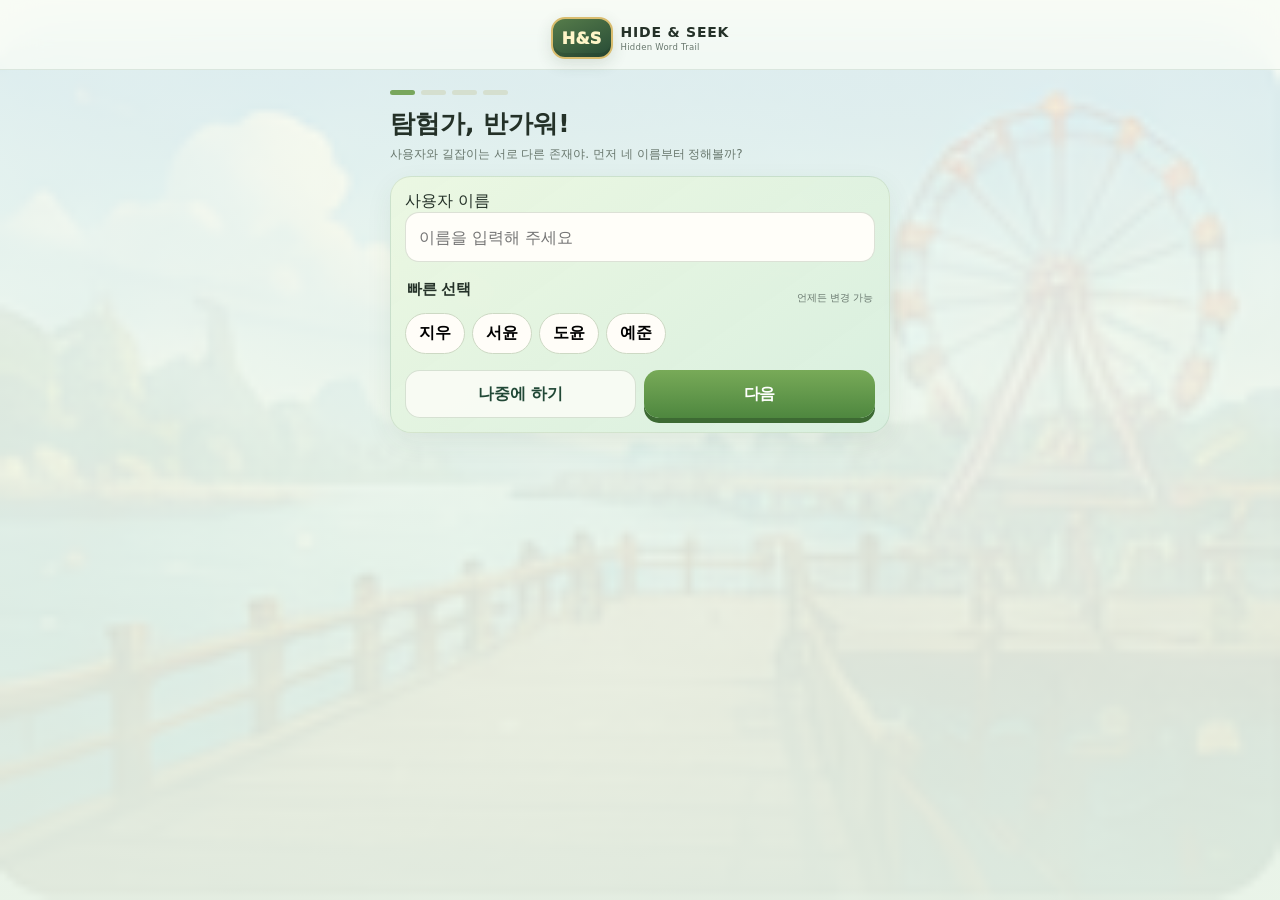
==== commit aea93be7: "feat: switch runtime shell to Hide & Seek and load migration layer" ====
--- a/index.html
+++ b/index.html
@@ -7,19 +7,20 @@
   <meta name="color-scheme" content="light">
   <meta name="apple-mobile-web-app-capable" content="yes">
   <meta name="apple-mobile-web-app-status-bar-style" content="default">
-  <meta name="apple-mobile-web-app-title" content="ZPD Word">
+  <meta name="apple-mobile-web-app-title" content="Hide & Seek">
   <link rel="manifest" href="./manifest.json">
   <link rel="apple-touch-icon" href="./assets/icons/icon-180x180.png">
   <link rel="stylesheet" href="./styles.css">
-  <title>ZPD Word</title>
+  <link rel="stylesheet" href="./hide-runtime.css">
+  <title>Hide & Seek</title>
 </head>
 <body>
   <div id="app" class="app-shell">
     <header class="top-safe">
       <button id="backBtn" class="icon-btn ghost" type="button" aria-label="뒤로 가기" hidden>‹</button>
-      <div class="brand-lockup" aria-label="ZPD Word">
-        <span class="brand-mark">ZPD</span>
-        <span class="brand-copy"><b>ZPD WORD</b><small>Word Detective Team</small></span>
+      <div class="brand-lockup" aria-label="Hide & Seek">
+        <span class="brand-mark">H&S</span>
+        <span class="brand-copy"><b>HIDE & SEEK</b><small>Hidden Word Trail</small></span>
       </div>
       <button id="settingsBtn" class="icon-btn" type="button" aria-label="설정">설정</button>
     </header>
@@ -30,7 +31,7 @@
       <img id="partnerAvatar" src="./assets/characters/guide_default.png" alt="길잡이">
       <div class="partner-copy">
         <b id="partnerName">길잡이</b>
-        <span id="partnerText">새 사건부터 천천히 시작해볼까?</span>
+        <span id="partnerText">숨은 단어부터 천천히 찾아볼까?</span>
       </div>
       <button id="partnerVoiceBtn" class="voice-btn" type="button" aria-label="길잡이 음성 듣기">듣기</button>
     </aside>
@@ -49,8 +50,9 @@
   <input id="profileCameraInput" type="file" accept="image/*" capture="user" hidden>
   <input id="profileLibraryInput" type="file" accept="image/*" hidden>
   <input id="sheetCameraInput" type="file" accept="image/*" capture="environment" hidden>
-  <input id="sheetLibraryInput" type="file" accept="image/*" hidden>
+  <input id="sheetLibraryInput" type="file" accept="image/*" multiple hidden>
   <input id="importDataInput" type="file" accept="application/json,.json" hidden>
   <script src="./app.js"></script>
+  <script src="./hide-runtime.js"></script>
 </body>
 </html>
--- a/hide-runtime.css
+++ b/hide-runtime.css
@@ -0,0 +1,379 @@
+/* Hide & Seek runtime migration layer
+   Phone: portrait-only interaction guard
+   Tablet: portrait + landscape
+   Extra tablet width expands the world before inflating core UI. */
+
+:root {
+  --hide-tablet-ui-scale: 1;
+}
+
+.brand-mark {
+  width: auto;
+  min-width: 42px;
+  padding: 0 9px;
+  letter-spacing: .02em;
+}
+
+.hide-camera-overlay {
+  position: fixed;
+  inset: 0;
+  z-index: 1000;
+  background: #0f1a14;
+  display: grid;
+  place-items: center;
+}
+
+.hide-camera-stage {
+  position: relative;
+  width: 100%;
+  height: 100%;
+  overflow: hidden;
+  background: #07100b;
+}
+
+.hide-camera-stage video {
+  width: 100%;
+  height: 100%;
+  object-fit: cover;
+}
+
+.hide-camera-guide {
+  position: absolute;
+  left: max(16px, env(safe-area-inset-left));
+  right: max(16px, env(safe-area-inset-right));
+  top: max(16px, calc(env(safe-area-inset-top) + 8px));
+  z-index: 2;
+  border-radius: 18px;
+  padding: 12px 14px;
+  color: #fff;
+  background: rgba(18, 42, 29, .72);
+  backdrop-filter: blur(12px);
+  display: flex;
+  flex-direction: column;
+  gap: 3px;
+}
+
+.hide-camera-guide b {
+  font-size: 15px;
+}
+
+.hide-camera-guide span {
+  font-size: 11px;
+  line-height: 1.45;
+  opacity: .9;
+}
+
+.hide-camera-controls {
+  position: absolute;
+  left: max(16px, env(safe-area-inset-left));
+  right: max(16px, env(safe-area-inset-right));
+  bottom: max(18px, calc(env(safe-area-inset-bottom) + 10px));
+  z-index: 2;
+  display: grid;
+  grid-template-columns: 1fr 82px 1fr;
+  align-items: center;
+  gap: 18px;
+}
+
+.hide-camera-secondary {
+  min-height: 48px;
+  border: 1px solid rgba(255,255,255,.28);
+  border-radius: 16px;
+  background: rgba(15, 34, 24, .72);
+  color: white;
+  font-weight: 900;
+  backdrop-filter: blur(12px);
+}
+
+.hide-camera-shutter {
+  width: 76px;
+  height: 76px;
+  border-radius: 50%;
+  border: 6px solid rgba(255,255,255,.92);
+  background: rgba(255,255,255,.18);
+  box-shadow: 0 0 0 3px rgba(0,0,0,.22);
+  justify-self: center;
+  transition: transform .12s ease, opacity .12s ease;
+}
+
+.hide-camera-shutter::after {
+  content: "";
+  display: block;
+  width: 56px;
+  height: 56px;
+  margin: 4px auto;
+  border-radius: 50%;
+  background: #fff;
+}
+
+.hide-camera-shutter:active,
+.hide-camera-shutter.saving {
+  transform: scale(.9);
+  opacity: .72;
+}
+
+.hide-capture-shell {
+  border-radius: 26px;
+  padding: 16px;
+  background:
+    linear-gradient(145deg, rgba(243, 250, 237, .96), rgba(221, 241, 226, .96)),
+    url("./assets/backgrounds/park.png") center/cover;
+  border: 1px solid rgba(75, 108, 75, .14);
+  box-shadow: var(--shadow);
+}
+
+.hide-capture-shell > h2 {
+  margin: 6px 0 4px;
+}
+
+.hide-capture-shell > p {
+  margin: 0;
+  color: var(--muted);
+  font-size: 11px;
+  line-height: 1.5;
+}
+
+.hide-capture-pages {
+  display: grid;
+  gap: 8px;
+  margin-top: 13px;
+}
+
+.hide-capture-page {
+  display: grid;
+  grid-template-columns: 74px 1fr auto;
+  gap: 10px;
+  align-items: center;
+  border-radius: 17px;
+  padding: 8px;
+  background: rgba(255,255,255,.72);
+  border: 1px solid rgba(72, 105, 72, .12);
+}
+
+.hide-capture-thumb {
+  position: relative;
+  width: 74px;
+  height: 86px;
+  border-radius: 12px;
+  overflow: hidden;
+  display: grid;
+  place-items: center;
+  background: #dfe9d9;
+  color: var(--forest);
+  font-weight: 950;
+}
+
+.hide-capture-thumb img {
+  width: 100%;
+  height: 100%;
+  object-fit: cover;
+}
+
+.hide-capture-thumb span {
+  position: absolute;
+  left: 5px;
+  top: 5px;
+  min-width: 22px;
+  height: 22px;
+  border-radius: 999px;
+  display: grid;
+  place-items: center;
+  background: rgba(27, 63, 40, .82);
+  color: white;
+  font-size: 10px;
+}
+
+.hide-capture-meta {
+  min-width: 0;
+}
+
+.hide-capture-meta b,
+.hide-capture-meta small {
+  display: block;
+}
+
+.hide-capture-meta small {
+  color: var(--muted);
+  margin-top: 4px;
+  font-size: 10px;
+}
+
+.hide-capture-actions,
+.hide-review-actions {
+  display: grid;
+  grid-template-columns: repeat(2, minmax(0, 1fr));
+  gap: 8px;
+  margin-top: 13px;
+}
+
+.hide-capture-empty {
+  padding: 24px 12px;
+  border-radius: 16px;
+  text-align: center;
+  background: rgba(255,255,255,.58);
+  color: var(--muted);
+  font-size: 11px;
+}
+
+.hide-review-row {
+  grid-template-columns: 32px minmax(0,1fr) minmax(0,1fr) auto auto auto !important;
+}
+
+.hide-page-no {
+  width: 28px;
+  height: 28px;
+  border-radius: 999px;
+  display: grid;
+  place-items: center;
+  background: #dcecc9;
+  color: var(--forest);
+  font-size: 10px;
+  font-weight: 950;
+}
+
+.hide-confirm-row {
+  min-height: 34px;
+  border: 0;
+  border-radius: 10px;
+  padding: 0 8px;
+  background: #eadf9a;
+  color: #52451e;
+  font-size: 9px;
+  font-weight: 900;
+}
+
+.hide-resume-chip {
+  position: fixed;
+  right: 14px;
+  top: calc(var(--safe-top) + 54px);
+  z-index: 45;
+  min-height: 38px;
+  border: 1px solid rgba(68, 102, 67, .18);
+  border-radius: 999px;
+  padding: 0 13px;
+  background: rgba(249, 252, 245, .94);
+  color: var(--forest);
+  box-shadow: 0 7px 20px rgba(39, 74, 46, .12);
+  font-size: 10px;
+  font-weight: 900;
+}
+
+.hide-phone-orientation-guard {
+  position: fixed;
+  inset: 0;
+  z-index: 2000;
+  display: grid;
+  place-items: center;
+  padding: 28px;
+  background: #edf5e8;
+  color: var(--forest2);
+  text-align: center;
+}
+
+.hide-phone-orientation-guard > div {
+  max-width: 360px;
+  border-radius: 24px;
+  padding: 22px;
+  background: white;
+  box-shadow: var(--shadow);
+}
+
+.hide-phone-orientation-guard b,
+.hide-phone-orientation-guard span {
+  display: block;
+}
+
+.hide-phone-orientation-guard b {
+  font-size: 20px;
+}
+
+.hide-phone-orientation-guard span {
+  margin-top: 7px;
+  color: var(--muted);
+  font-size: 12px;
+  line-height: 1.5;
+}
+
+/* Tablet contract: do not keep the whole app as a phone-sized island. */
+@media (min-width: 700px) {
+  .view {
+    max-width: min(980px, calc(100vw - 40px));
+    padding-left: 20px;
+    padding-right: 20px;
+  }
+
+  .world-hero {
+    min-height: 340px;
+  }
+
+  .primary-intake {
+    grid-template-columns: 1fr 130px;
+  }
+
+  .intake-illustration {
+    width: 120px;
+    height: 120px;
+  }
+
+  .partner-bar {
+    width: min(calc(100% - 34px), 960px);
+  }
+}
+
+@media (min-width: 700px) and (orientation: landscape) {
+  :root {
+    --hide-tablet-ui-scale: clamp(.82, calc((100dvh - 36px) / 900), 1);
+  }
+
+  .view {
+    max-width: min(1180px, calc(100vw - 44px));
+    padding-bottom: 158px;
+  }
+
+  .world-hero {
+    min-height: clamp(280px, calc(360px * var(--hide-tablet-ui-scale)), 360px);
+  }
+
+  .grid2 {
+    grid-template-columns: repeat(4, minmax(0,1fr));
+  }
+
+  .primary-intake {
+    grid-template-columns: minmax(0, 1fr) 150px;
+  }
+
+  .hide-capture-pages {
+    grid-template-columns: repeat(2, minmax(0,1fr));
+  }
+
+  .hide-camera-stage {
+    width: min(100%, calc(100dvh * 1.5));
+    margin: 0 auto;
+  }
+}
+
+@media (max-width: 699px) {
+  .hide-review-row {
+    grid-template-columns: 28px 1fr 1fr auto !important;
+  }
+
+  .hide-review-row .badge {
+    grid-column: 2 / 3;
+  }
+
+  .hide-review-row .hide-confirm-row {
+    grid-column: 3 / 4;
+  }
+
+  .hide-review-row .row-delete {
+    grid-column: 4 / 5;
+    grid-row: 1 / 3;
+  }
+}
+
+@media (prefers-reduced-motion: reduce) {
+  .hide-camera-shutter,
+  .hide-resume-chip {
+    transition: none !important;
+  }
+}
